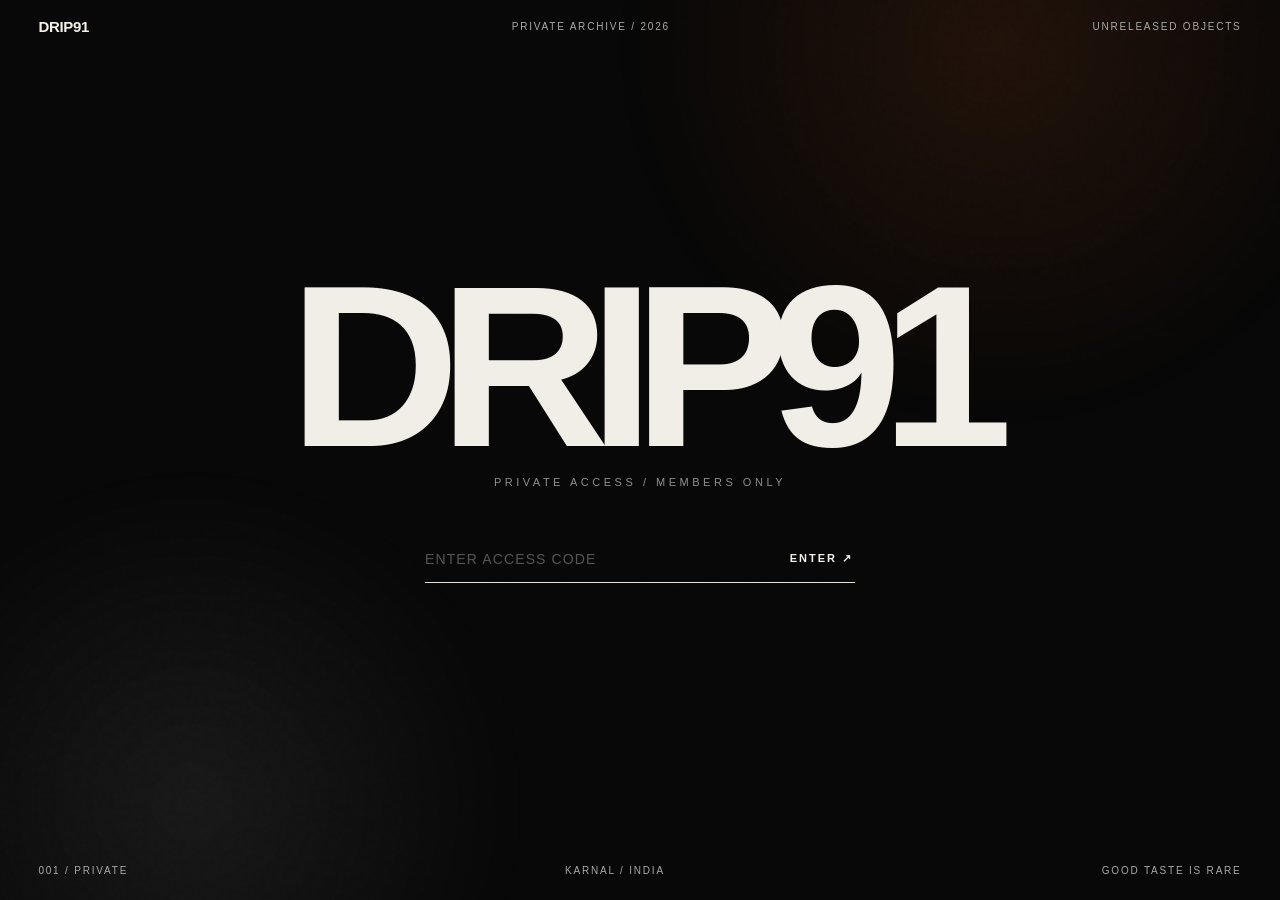
==== public/index.html @ 92e53c5a "Add files via upload" ====
<!doctype html>
<html lang="en">
<head>
  <meta charset="utf-8" />
  <meta name="viewport" content="width=device-width, initial-scale=1, viewport-fit=cover" />
  <meta name="robots" content="noindex,nofollow" />
  <meta name="theme-color" content="#080808" />
  <title>DRIP91 — PRIVATE ARCHIVE</title>
  <link rel="icon" href="/favicon.svg" type="image/svg+xml" />
  <style>
    :root{--ink:#070707;--paper:#f1eee7;--red:#b83b2d;--orange:#d75d19}
    *{box-sizing:border-box} html,body{margin:0;background:var(--ink);color:var(--paper);font-family:Arial,Helvetica,sans-serif;min-height:100%;overflow-x:hidden} body{min-height:100svh}
    .access{position:relative;min-height:100svh;display:grid;grid-template-rows:auto 1fr auto;padding:18px clamp(18px,3vw,44px) 24px;overflow:hidden;background:#080808}
    .access:before{content:"";position:absolute;inset:-20%;background:radial-gradient(circle at 70% 18%,rgba(216,94,25,.12),transparent 23%),radial-gradient(circle at 25% 78%,rgba(255,255,255,.07),transparent 20%);filter:blur(20px);animation:drift 12s ease-in-out infinite alternate;pointer-events:none}
    .access:after{content:"";position:absolute;inset:0;opacity:.20;pointer-events:none;background-image:url("data:image/svg+xml,%3Csvg viewBox='0 0 180 180' xmlns='http://www.w3.org/2000/svg'%3E%3Cfilter id='n'%3E%3CfeTurbulence type='fractalNoise' baseFrequency='.9' numOctaves='3' stitchTiles='stitch'/%3E%3C/filter%3E%3Crect width='100%25' height='100%25' filter='url(%23n)' opacity='.25'/%3E%3C/svg%3E");mix-blend-mode:soft-light}
    @keyframes drift{to{transform:translate3d(-3%,2%,0) scale(1.08)}}
    .access-top,.access-foot{position:relative;z-index:2;display:flex;align-items:center;justify-content:space-between;gap:16px;font-size:10px;letter-spacing:.18em;text-transform:uppercase;color:#aaa}
    .access-top b{font-size:15px;letter-spacing:-.02em;color:#f3efe8}
    .access-center{position:relative;z-index:2;display:grid;align-content:center;justify-items:center;text-align:center;padding:9vh 0}
    .access-word{font-size:clamp(74px,18vw,260px);font-weight:900;line-height:.72;letter-spacing:-.09em;transform:scaleX(1.03);user-select:none}
    .access-sub{margin-top:26px;font-size:11px;letter-spacing:.32em;text-transform:uppercase;color:#8f8f8f}
    .gate{width:min(430px,100%);margin-top:48px;display:grid;grid-template-columns:1fr auto;border-bottom:1px solid #3a3a3a;transition:border-color .3s}
    .gate:focus-within{border-color:#e7e2d9}.gate input{border:0;outline:0;background:transparent;color:#f6f1e9;font-size:14px;padding:15px 0;letter-spacing:.08em;min-width:0}.gate input::placeholder{color:#555}
    .gate button{appearance:none;border:0;background:transparent;color:#f6f1e9;padding:0 2px 0 18px;font-size:11px;font-weight:800;letter-spacing:.18em;cursor:pointer}
    .gate button:hover{color:#d75d19}.access-msg{height:18px;margin-top:15px;font-size:10px;letter-spacing:.16em;text-transform:uppercase;color:#777}.access-msg.bad{color:#c85a4d}
    .entering .access-word{animation:glitchout .55s steps(4,end) both}.entering .gate,.entering .access-sub,.entering .access-top,.entering .access-foot{opacity:0;transition:opacity .3s}
    @keyframes glitchout{25%{transform:translateX(10px) skewX(-8deg) scaleX(1.05)}50%{transform:translateX(-14px) skewX(12deg) scaleX(.98);filter:blur(1px)}100%{transform:translateY(-50px) scale(1.08);opacity:0}}
    .loader{position:fixed;inset:0;z-index:100;background:#080808;display:grid;place-items:center;color:#777;font-size:10px;letter-spacing:.25em;text-transform:uppercase;opacity:0;pointer-events:none;transition:opacity .25s}.loader.show{opacity:1}
    @media(max-width:560px){.access{padding:14px 16px 18px}.access-top span:last-child{display:none}.access-word{font-size:clamp(78px,25vw,118px)}.access-center{padding:6vh 0}.gate{margin-top:40px}.access-foot{font-size:8px}.access-foot span:nth-child(2){display:none}}
    @media(prefers-reduced-motion:reduce){*{animation:none!important;scroll-behavior:auto!important}}
  </style>
</head>
<body>
  <div id="mount">
    <main class="access" id="access">
      <header class="access-top"><b>DRIP91</b><span>PRIVATE ARCHIVE / 2026</span><span>UNRELEASED OBJECTS</span></header>
      <section class="access-center">
        <div class="access-word">DRIP91</div>
        <div class="access-sub">Private access / members only</div>
        <form class="gate" id="gate" autocomplete="off">
          <input id="password" name="password" type="password" placeholder="ENTER ACCESS CODE" aria-label="Access code" required autofocus />
          <button type="submit">ENTER ↗</button>
        </form>
        <div class="access-msg" id="msg" role="status"></div>
      </section>
      <footer class="access-foot"><span>001 / PRIVATE</span><span>KARNAL / INDIA</span><span>GOOD TASTE IS RARE</span></footer>
    </main>
  </div>
  <div class="loader" id="loader">OPENING ARCHIVE</div>
<script>
(() => {
  let ctx, gain, source, decoded, playing = false, loadingAudio = false;
  const audioApi = {
    async arm(){
      if(!ctx) ctx = new (window.AudioContext || window.webkitAudioContext)();
      if(ctx.state === 'suspended') { try{ await ctx.resume(); }catch(e){} }
      return ctx;
    },
    async play(){
      if(playing) return true;
      await this.arm();
      if(!decoded && !loadingAudio){
        loadingAudio = true;
        try{
          const r = await fetch('/audio/background.mp3',{cache:'force-cache'});
          if(!r.ok) throw new Error('audio unavailable');
          decoded = await ctx.decodeAudioData(await r.arrayBuffer());
        } finally { loadingAudio = false; }
      }
      if(!decoded) return false;
      if(source){ try{source.stop()}catch(e){} }
      source = ctx.createBufferSource();
      gain = gain || ctx.createGain();
      gain.gain.setValueAtTime(0.0001,ctx.currentTime);
      gain.gain.exponentialRampToValueAtTime(0.34,ctx.currentTime+1.4);
      source.buffer = decoded; source.loop = true; source.connect(gain); gain.connect(ctx.destination); source.start();
      playing = true; localStorage.setItem('d91sound','on'); window.dispatchEvent(new Event('d91audiochange')); return true;
    },
    stop(){ if(!playing) return; if(gain && ctx){gain.gain.cancelScheduledValues(ctx.currentTime);gain.gain.setTargetAtTime(0.0001,ctx.currentTime,.08);setTimeout(()=>{try{source&&source.stop()}catch(e){} source=null;},350)} playing=false;localStorage.setItem('d91sound','off');window.dispatchEvent(new Event('d91audiochange')); },
    async toggle(){ if(playing){this.stop(); return false}else{return await this.play()} },
    get playing(){return playing},
    get ready(){return !!ctx && ctx.state==='running'}
  };
  window.DRIP91_AUDIO = audioApi;

  async function openArchive({fromLogin=false}={}){
    const loader=document.getElementById('loader'); loader.classList.add('show');
    try{
      const res=await fetch('/archive-fragment.html',{cache:'no-store'});
      if(!res.ok) throw new Error('locked');
      const html=await res.text();
      let link=document.querySelector('link[data-site]');
      if(!link){link=document.createElement('link');link.rel='stylesheet';link.href='/assets/site.css';link.dataset.site='1';document.head.appendChild(link)}
      document.getElementById('mount').innerHTML=html;
      document.body.classList.add('archive-open');
      const s=document.createElement('script');s.src='/assets/site.js';s.defer=true;document.body.appendChild(s);
      if(fromLogin){ try{await audioApi.play()}catch(e){} }
      setTimeout(()=>loader.classList.remove('show'),350);
    }catch(e){ loader.classList.remove('show'); }
  }

  async function checkSession(){
    try{const r=await fetch('/api/session',{cache:'no-store'}); if(r.ok){const j=await r.json(); if(j.authenticated){await openArchive(); return true}}}catch(e){}
    return false;
  }

  const form=document.getElementById('gate');
  form.addEventListener('submit',async(e)=>{
    e.preventDefault();
    const input=document.getElementById('password'), msg=document.getElementById('msg');
    msg.textContent='CHECKING ACCESS'; msg.classList.remove('bad');
    await audioApi.arm();
    try{
      const r=await fetch('/api/login',{method:'POST',headers:{'content-type':'application/json'},body:JSON.stringify({password:input.value})});
      if(!r.ok){msg.textContent='ACCESS DENIED';msg.classList.add('bad');input.select();return}
      document.getElementById('access').classList.add('entering');
      setTimeout(()=>openArchive({fromLogin:true}),410);
    }catch(err){msg.textContent='CONNECTION ERROR';msg.classList.add('bad')}
  });
  checkSession();
})();
</script>
</body>
</html>
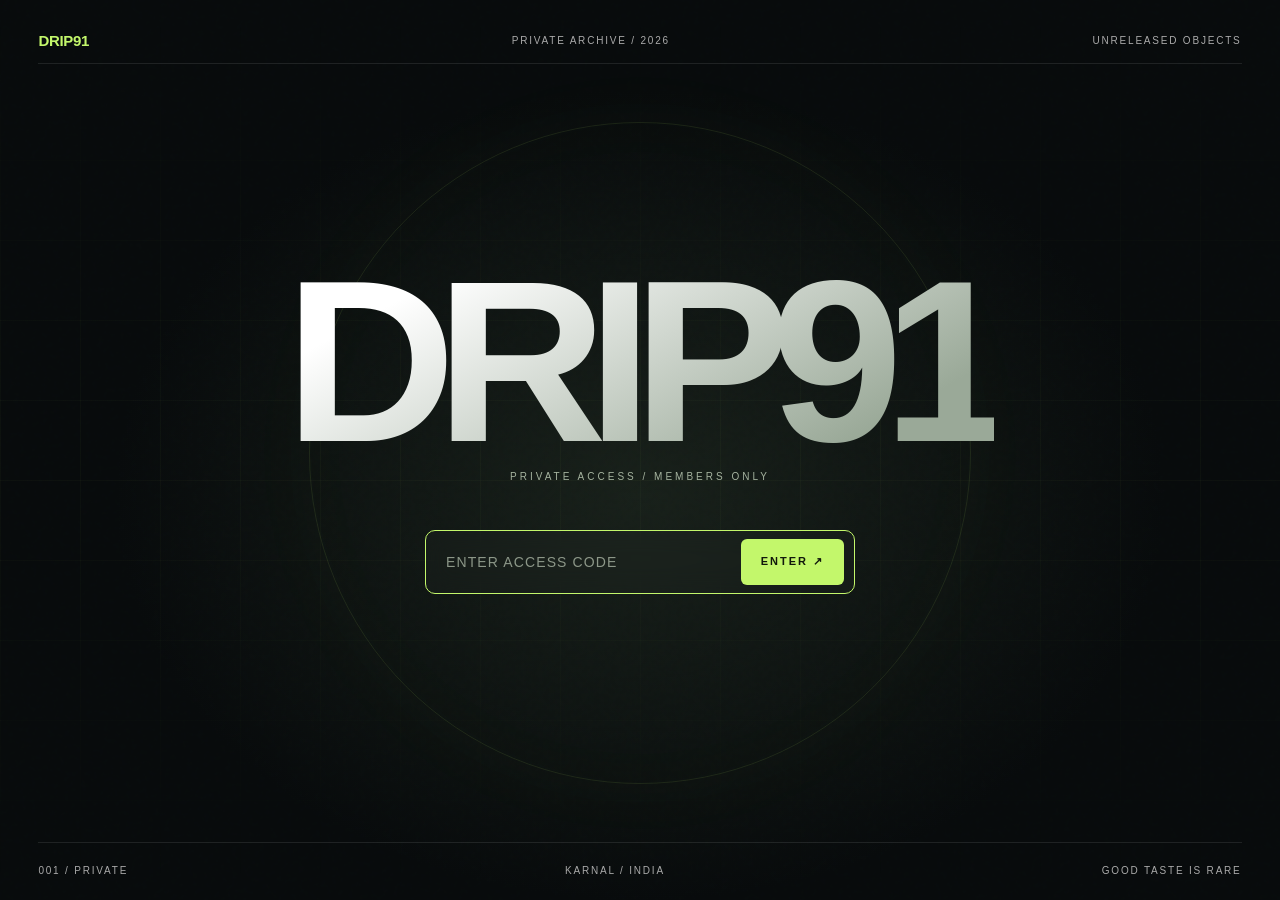
==== commit 893ebc19: "Redesign archive with futuristic showroom and responsive navigation" ====
--- a/public/index.html
+++ b/public/index.html
@@ -28,6 +28,16 @@
     .loader{position:fixed;inset:0;z-index:100;background:#080808;display:grid;place-items:center;color:#777;font-size:10px;letter-spacing:.25em;text-transform:uppercase;opacity:0;pointer-events:none;transition:opacity .25s}.loader.show{opacity:1}
     @media(max-width:560px){.access{padding:14px 16px 18px}.access-top span:last-child{display:none}.access-word{font-size:clamp(78px,25vw,118px)}.access-center{padding:6vh 0}.gate{margin-top:40px}.access-foot{font-size:8px}.access-foot span:nth-child(2){display:none}}
     @media(prefers-reduced-motion:reduce){*{animation:none!important;scroll-behavior:auto!important}}
+    /* Private terminal / matching archive visual language */
+    :root{--ink:#080b0c;--paper:#eef2ec;--orange:#c3f76b}
+    .access{background:radial-gradient(ellipse at 50% 55%,#18201a 0,transparent 58%),#080b0c}
+    .access:before{inset:0;background:linear-gradient(#c3f76b08 1px,transparent 1px),linear-gradient(90deg,#c3f76b08 1px,transparent 1px);background-size:80px 80px;filter:none;animation:drift 18s ease-in-out infinite alternate;mask-image:linear-gradient(transparent,#000,transparent)}
+    .access-top{padding:14px 0;border-bottom:1px solid #ffffff18}.access-top b{color:#c3f76b}
+    .access-center:before{content:'';position:absolute;width:min(70vw,660px);aspect-ratio:1;border:1px solid #c3f76b18;border-radius:50%;top:50%;left:50%;transform:translate(-50%,-50%);pointer-events:none;box-shadow:0 0 100px #c3f76b06,inset 0 0 80px #c3f76b04}
+    .access-word{letter-spacing:-.085em;background:linear-gradient(150deg,#fff 15%,#9aa998 85%);background-clip:text;color:transparent;position:relative}
+    .access-sub{color:#a5b39f;font-size:10px;letter-spacing:.3em}.gate{background:#ffffff05;border:1px solid #ffffff24;border-radius:10px;padding:8px 10px 8px 20px;backdrop-filter:blur(12px)}
+    .gate:focus-within{border-color:#c3f76b}.gate button{background:#c3f76b;color:#11180b;border-radius:6px;padding:0 20px;min-height:46px}.gate button:hover{background:#dbff9e;color:#11180b}.gate input::placeholder{color:#8c9788}.access-foot{border-top:1px solid #ffffff18;padding-top:22px}.loader{background:#080b0c;color:#c3f76b}
+    @media(max-width:560px){.access-top{font-size:8px}.gate{padding-left:12px}.gate button{padding:0 14px}.access-center:before{width:95vw}}
   </style>
 </head>
 <body>
@@ -94,7 +104,11 @@
       document.getElementById('mount').innerHTML=html;
       document.body.classList.add('archive-open');
       const s=document.createElement('script');s.src='/assets/site.js';s.defer=true;document.body.appendChild(s);
-      if(fromLogin){ try{await audioApi.play()}catch(e){} }
+      try{await audioApi.play()}catch(e){}
+      // Resume background autoplay on the first interaction if the browser suspended it.
+      const resumeAudio=async()=>{if(!audioApi.playing || ctx?.state==='suspended'){try{await audioApi.play();await audioApi.arm()}catch(e){}}};
+      document.addEventListener('pointerdown',resumeAudio,{once:true});
+      document.addEventListener('keydown',resumeAudio,{once:true});
       setTimeout(()=>loader.classList.remove('show'),350);
     }catch(e){ loader.classList.remove('show'); }
   }
